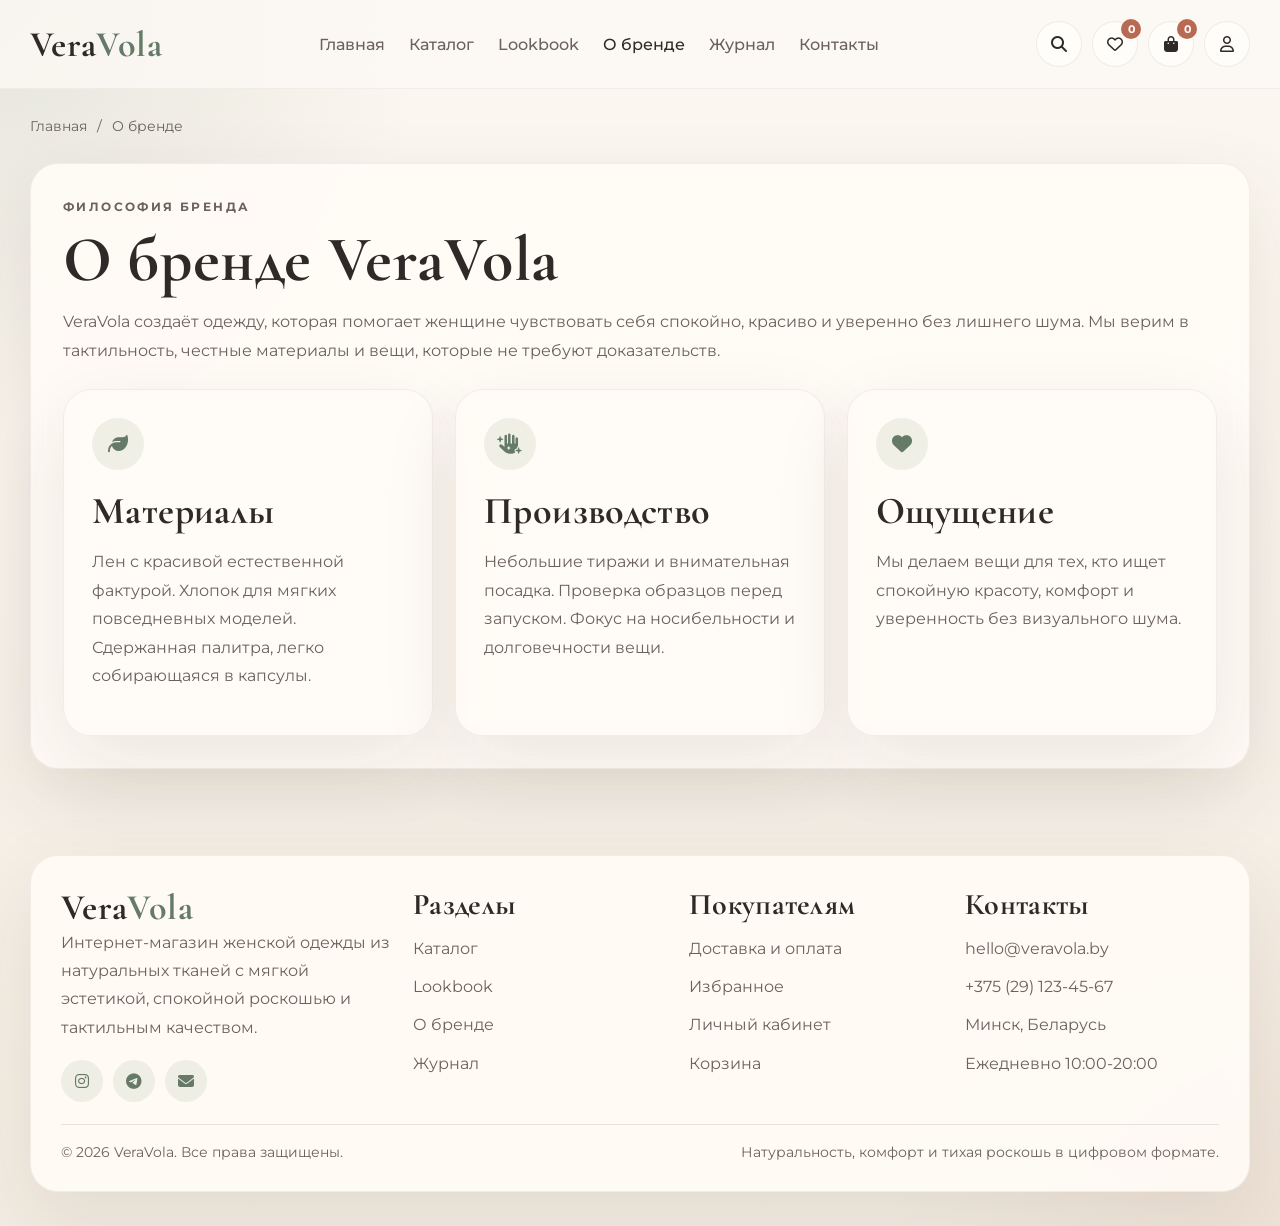
==== about.html @ 7c2c8931 "1 patch" ====
<!DOCTYPE html>
<html lang="ru">
<head>
    <meta charset="UTF-8">
    <meta name="viewport" content="width=device-width, initial-scale=1.0">
    <title>О бренде - VeraVola</title>
    <meta name="description" content="Философия VeraVola, материалы, подход к производству и спокойный взгляд на современный женский гардероб.">
    <link rel="preconnect" href="https://fonts.googleapis.com">
    <link rel="preconnect" href="https://fonts.gstatic.com" crossorigin>
    <link href="https://fonts.googleapis.com/css2?family=Cormorant+Garamond:wght@500;600;700&family=Montserrat:wght@400;500;600;700&display=swap" rel="stylesheet">
    <link rel="stylesheet" href="https://cdnjs.cloudflare.com/ajax/libs/font-awesome/6.4.0/css/all.min.css">
    <link rel="stylesheet" href="style.css">
</head>
<body data-page="about">
    <div id="siteHeader"></div>
    <main class="page-section">
        <div class="container">
            <nav class="breadcrumbs" aria-label="Хлебные крошки">
                <a href="index.html">Главная</a>
                <span>/</span>
                <span>О бренде</span>
            </nav>
            <div id="aboutPageContent"></div>
        </div>
    </main>
    <div id="siteFooter"></div>
    <div class="notification" id="notification" aria-live="polite" aria-atomic="true"></div>
    <script src="data.js"></script>
    <script src="site.js"></script>
</body>
</html>
---- style.css ----
:root {
    --bg: #f3ece2;
    --bg-soft: #faf5ee;
    --surface: rgba(255, 251, 246, 0.92);
    --surface-strong: #fffdf9;
    --surface-dark: #262220;
    --text: #2f2a27;
    --muted: #6b625d;
    --line: rgba(95, 80, 68, 0.15);
    --primary: #7f9581;
    --primary-dark: #657a67;
    --secondary: #a59578;
    --accent: #b96a52;
    --accent-soft: rgba(185, 106, 82, 0.12);
    --focus: rgba(127, 149, 129, 0.22);
    --shadow: 0 28px 80px rgba(57, 40, 25, 0.09);
    --shadow-soft: 0 18px 36px rgba(57, 40, 25, 0.07);
    --radius: 28px;
    --radius-md: 22px;
    --radius-sm: 16px;
    --container: 1220px;
}

* {
    box-sizing: border-box;
}

html {
    scroll-behavior: smooth;
}

body {
    margin: 0;
    font-family: "Montserrat", sans-serif;
    color: var(--text);
    background:
        radial-gradient(circle at top left, rgba(127, 149, 129, 0.18), transparent 24%),
        radial-gradient(circle at bottom right, rgba(185, 106, 82, 0.08), transparent 22%),
        linear-gradient(180deg, #fcf7f1 0%, var(--bg) 100%);
}

img,
video {
    display: block;
    max-width: 100%;
}

a {
    color: inherit;
    text-decoration: none;
}

button,
input,
select,
textarea {
    font: inherit;
}

button {
    cursor: pointer;
}

textarea {
    resize: vertical;
}

.container {
    width: min(var(--container), calc(100% - 32px));
    margin: 0 auto;
}

.page-section {
    padding: 28px 0 86px;
}

.eyebrow {
    margin: 0 0 14px;
    color: var(--accent);
    font-size: 12px;
    font-weight: 700;
    letter-spacing: 0.2em;
    text-transform: uppercase;
}

h1,
h2,
h3,
h4,
.brand-mark {
    margin-top: 0;
    font-family: "Cormorant Garamond", serif;
    letter-spacing: 0.01em;
}

p {
    margin-top: 0;
}

.btn {
    display: inline-flex;
    align-items: center;
    justify-content: center;
    gap: 10px;
    min-height: 50px;
    padding: 0 24px;
    border-radius: 999px;
    border: 1px solid transparent;
    transition: transform 0.24s ease, background-color 0.24s ease, border-color 0.24s ease, color 0.24s ease, box-shadow 0.24s ease;
}

.btn:hover,
.btn:focus-visible {
    transform: translateY(-2px);
    box-shadow: 0 14px 24px rgba(48, 42, 40, 0.08);
}

.btn-primary {
    background: var(--primary);
    color: #fff;
}

.btn-primary:hover,
.btn-primary:focus-visible {
    background: var(--primary-dark);
}

.btn-secondary {
    background: transparent;
    color: var(--text);
    border-color: rgba(48, 42, 40, 0.14);
}

.btn-secondary:hover,
.btn-secondary:focus-visible {
    border-color: var(--primary);
    color: var(--primary-dark);
}

.text-btn {
    padding: 0;
    border: 0;
    background: transparent;
    color: var(--accent);
    font-weight: 600;
}

.text-btn:hover,
.text-btn:focus-visible,
.section-link:hover,
.section-link:focus-visible {
    color: #9f543d;
}

.site-header {
    position: sticky;
    top: 0;
    z-index: 50;
    backdrop-filter: blur(18px);
    background: rgba(252, 248, 243, 0.84);
    border-bottom: 1px solid rgba(112, 104, 100, 0.08);
}

.header-row {
    display: flex;
    align-items: center;
    justify-content: space-between;
    min-height: 88px;
    gap: 20px;
}

.brand-mark {
    font-size: 36px;
    font-weight: 700;
}

.brand-mark span {
    color: var(--primary-dark);
}

.nav-links {
    display: flex;
    align-items: center;
    gap: 24px;
}

.nav-links a {
    color: var(--muted);
    font-weight: 500;
    transition: color 0.2s ease;
}

.nav-links a.is-active,
.nav-links a:hover,
.nav-links a:focus-visible {
    color: var(--text);
}

.header-tools {
    display: flex;
    align-items: center;
    gap: 10px;
}

.icon-link,
.icon-button,
.menu-toggle {
    position: relative;
    display: inline-flex;
    align-items: center;
    justify-content: center;
    width: 46px;
    height: 46px;
    border-radius: 50%;
    border: 1px solid rgba(112, 104, 100, 0.12);
    background: rgba(255, 253, 250, 0.94);
    color: var(--text);
    transition: transform 0.2s ease, color 0.2s ease, border-color 0.2s ease;
}

.icon-link:hover,
.icon-button:hover,
.menu-toggle:hover,
.icon-link:focus-visible,
.icon-button:focus-visible,
.menu-toggle:focus-visible {
    transform: translateY(-1px);
    color: var(--primary-dark);
    border-color: rgba(142, 164, 131, 0.4);
}

.menu-toggle {
    display: none;
}

.counter {
    position: absolute;
    top: -3px;
    right: -4px;
    min-width: 20px;
    height: 20px;
    padding: 0 6px;
    border-radius: 999px;
    display: inline-flex;
    align-items: center;
    justify-content: center;
    background: var(--accent);
    color: #fff;
    font-size: 11px;
    font-weight: 700;
}

.mobile-panel {
    display: none;
    padding: 0 0 18px;
}

.mobile-panel.open {
    display: block;
}

.mobile-panel nav {
    display: grid;
    gap: 10px;
    padding: 18px;
    border-radius: var(--radius-sm);
    background: var(--surface-strong);
    box-shadow: var(--shadow-soft);
}

.breadcrumbs {
    display: flex;
    flex-wrap: wrap;
    gap: 10px;
    margin-bottom: 28px;
    color: var(--muted);
    font-size: 14px;
}

.breadcrumbs a:hover,
.breadcrumbs a:focus-visible {
    color: var(--text);
}

.section-head {
    display: flex;
    align-items: end;
    justify-content: space-between;
    gap: 20px;
    margin-bottom: 30px;
}

.section-head.compact {
    margin-bottom: 20px;
}

.section-head h1,
.section-head h2 {
    margin-bottom: 0;
    font-size: clamp(40px, 5vw, 60px);
    line-height: 0.92;
}

.section-copy {
    max-width: 660px;
    margin-top: 14px;
    color: var(--muted);
    line-height: 1.72;
    font-size: 15px;
}

.section-link {
    color: var(--accent);
    font-weight: 600;
}

.count-badge,
.product-chip,
.chip {
    display: inline-flex;
    align-items: center;
    min-height: 38px;
    padding: 0 14px;
    border-radius: 999px;
    background: rgba(142, 164, 131, 0.14);
    color: var(--primary-dark);
    font-size: 13px;
    font-weight: 700;
}

.hero {
    padding: 34px 0 68px;
}

.hero-grid {
    display: grid;
    grid-template-columns: 1.1fr 0.9fr;
    gap: 28px;
    align-items: center;
}

.hero-copy h1 {
    margin-bottom: 22px;
    font-size: clamp(52px, 7vw, 86px);
    line-height: 0.9;
}

.hero-copy p {
    max-width: 590px;
    color: var(--muted);
    line-height: 1.76;
    font-size: 16px;
}

.hero-actions {
    display: flex;
    flex-wrap: wrap;
    gap: 14px;
    margin: 30px 0 24px;
}

.hero-points {
    display: grid;
    gap: 12px;
    padding: 0;
    margin: 0;
    list-style: none;
    color: var(--muted);
}

.hero-points li::before {
    content: "•";
    margin-right: 10px;
    color: var(--accent);
}

.hero-visual {
    display: grid;
    gap: 18px;
}

.hero-card,
.hero-video-shell,
.benefit-card,
.story-card,
.filters-card,
.product-card,
.cart-card,
.summary-card,
.empty-state,
.product-detail,
.showcase-card,
.footer-shell,
.lookbook-card,
.content-card,
.journal-card,
.account-shell,
.contact-card,
.size-guide-card,
.review-card,
.gallery-info {
    background: var(--surface);
    border: 1px solid rgba(112, 104, 100, 0.09);
    box-shadow: var(--shadow);
    backdrop-filter: blur(10px);
}

.hero-card,
.hero-video-shell,
.benefit-card,
.story-card,
.filters-card,
.summary-card,
.empty-state,
.product-detail,
.showcase-card,
.footer-shell,
.lookbook-card,
.content-card,
.journal-card,
.account-shell,
.contact-card,
.size-guide-card,
.review-card,
.gallery-info {
    border-radius: var(--radius);
}

.hero-card-main {
    position: relative;
    overflow: hidden;
}

.hero-card-main img,
.hero-card-main video {
    width: 100%;
    aspect-ratio: 4 / 5;
    object-fit: cover;
}

.hero-slides {
    position: relative;
    width: 100%;
    aspect-ratio: 4 / 5;
}

.hero-slide {
    position: absolute;
    inset: 0;
    opacity: 0;
    transform: scale(1.03);
    transition: opacity 0.8s ease, transform 1.2s ease;
}

.hero-slide.is-active {
    opacity: 1;
    transform: scale(1);
}

.hero-slide img {
    width: 100%;
    height: 100%;
    object-fit: cover;
}

.hero-card-main::after {
    content: "";
    position: absolute;
    inset: 0;
    background: linear-gradient(180deg, transparent 35%, rgba(36, 30, 26, 0.16) 100%);
    pointer-events: none;
}

.hero-card-accent {
    padding: 24px 26px;
    display: grid;
    gap: 8px;
}

.hero-card-accent span {
    color: var(--accent);
    font-size: 12px;
    font-weight: 700;
    letter-spacing: 0.18em;
    text-transform: uppercase;
}

.hero-card-accent strong {
    font-size: 26px;
    line-height: 1.28;
}

.mood-caption {
    position: absolute;
    left: 24px;
    bottom: 24px;
    right: 24px;
    z-index: 2;
    color: #fff;
}

.mood-caption h2 {
    margin-bottom: 8px;
    font-size: 40px;
}

.mood-caption p {
    margin: 0;
    max-width: 320px;
    line-height: 1.7;
}

.hero-dots {
    position: absolute;
    right: 24px;
    bottom: 24px;
    z-index: 2;
    display: flex;
    gap: 10px;
}

.hero-dots button {
    width: 12px;
    height: 12px;
    padding: 0;
    border: 0;
    border-radius: 50%;
    background: rgba(255, 255, 255, 0.45);
    transition: transform 0.2s ease, background-color 0.2s ease;
}

.hero-dots button.is-active {
    transform: scale(1.18);
    background: rgba(255, 255, 255, 0.95);
}

.benefits-grid,
.products-grid,
.showcase-grid,
.footer-grid,
.lookbook-grid,
.journal-grid,
.contact-grid,
.info-grid,
.reviews-grid,
.account-grid {
    display: grid;
    gap: 22px;
}

.benefits-grid {
    grid-template-columns: repeat(3, minmax(0, 1fr));
}

.benefit-card {
    padding: 28px;
}

.benefit-card i {
    width: 52px;
    height: 52px;
    margin-bottom: 18px;
    border-radius: 50%;
    display: inline-flex;
    align-items: center;
    justify-content: center;
    background: rgba(142, 164, 131, 0.14);
    color: var(--primary-dark);
    font-size: 20px;
}

.benefit-card h2 {
    margin-bottom: 12px;
    font-size: 32px;
}

.benefit-card p,
.story-card p,
.showcase-copy p,
.footer-column p,
.footer-column li,
.meta-list div,
.catalog-toolbar,
.summary-row,
.empty-state p,
.product-description,
.product-feature-list li,
.review-card p,
.content-card p,
.contact-card p,
.journal-card p,
.lookbook-card p,
.account-meta p,
.account-order-card p {
    color: var(--muted);
    line-height: 1.78;
}

.products-grid {
    grid-template-columns: repeat(4, minmax(0, 1fr));
}

.products-grid.catalog-grid-compact {
    grid-template-columns: repeat(2, minmax(0, 1fr));
}

.product-card {
    position: relative;
    overflow: hidden;
    border-radius: 24px;
    transition: transform 0.24s ease, box-shadow 0.24s ease;
}

.product-card:hover {
    transform: translateY(-6px);
    box-shadow: 0 24px 44px rgba(57, 40, 25, 0.1);
}

.product-card > a {
    display: block;
}

.product-thumb {
    position: relative;
    overflow: hidden;
    background: #f0e8de;
}

.product-thumb img {
    width: 100%;
    aspect-ratio: 4 / 5;
    object-fit: cover;
    transition: transform 0.45s ease;
}

.product-card:hover .product-thumb img {
    transform: scale(1.05);
}

.product-hover-copy {
    position: absolute;
    inset: auto 14px 14px 14px;
    padding: 14px 16px;
    border-radius: 18px;
    background: linear-gradient(180deg, rgba(41, 34, 29, 0.08), rgba(41, 34, 29, 0.72));
    color: #fff;
    opacity: 0;
    transform: translateY(10px);
    transition: opacity 0.24s ease, transform 0.24s ease;
}

.product-card:hover .product-hover-copy {
    opacity: 1;
    transform: translateY(0);
}

.product-hover-copy span {
    display: inline-block;
    margin-bottom: 8px;
    font-size: 12px;
    font-weight: 700;
    letter-spacing: 0.08em;
    text-transform: uppercase;
}

.product-hover-copy p {
    margin-bottom: 0;
    color: rgba(255, 255, 255, 0.92);
    line-height: 1.5;
}

.product-badge {
    position: absolute;
    top: 16px;
    left: 16px;
    z-index: 2;
    display: inline-flex;
    align-items: center;
    min-height: 32px;
    padding: 0 12px;
    border-radius: 999px;
    background: rgba(48, 42, 40, 0.82);
    color: #fff;
    font-size: 12px;
    font-weight: 700;
    letter-spacing: 0.04em;
    text-transform: uppercase;
}

.product-badge.sale {
    background: var(--accent);
}

.product-actions {
    position: absolute;
    right: 16px;
    bottom: 16px;
    display: flex;
    flex-direction: column;
    gap: 10px;
}

.product-actions button,
.product-actions a {
    width: 44px;
    height: 44px;
    border: 0;
    border-radius: 50%;
    display: inline-flex;
    align-items: center;
    justify-content: center;
    background: rgba(255, 253, 250, 0.97);
    color: var(--text);
    box-shadow: 0 10px 22px rgba(0, 0, 0, 0.09);
    transition: transform 0.2s ease, color 0.2s ease, background-color 0.2s ease;
}

.product-actions button:hover,
.product-actions a:hover,
.product-actions button:focus-visible,
.product-actions a:focus-visible {
    transform: scale(1.06);
    color: var(--primary-dark);
}

.product-actions button.is-active {
    color: var(--accent);
    animation: heartbeat 0.45s ease;
}

.product-info {
    padding: 18px 18px 20px;
    padding-right: 86px;
}

.product-meta-top {
    display: flex;
    align-items: center;
    justify-content: space-between;
    gap: 10px;
    margin-bottom: 10px;
    font-size: 13px;
    color: var(--muted);
    flex-wrap: wrap;
}

.product-title {
    margin-bottom: 10px;
    font-size: 22px;
    line-height: 1.05;
}

.product-title a:hover,
.product-title a:focus-visible {
    color: var(--primary-dark);
}

.product-price {
    font-size: 18px;
    font-weight: 700;
    color: var(--primary-dark);
}

.product-card-bottom {
    display: flex;
    align-items: end;
    justify-content: space-between;
    gap: 14px;
    min-height: 72px;
}

.product-fit-note {
    margin: 6px 0 0;
    font-size: 12px;
    color: var(--muted);
}

.product-size-preview {
    display: flex;
    flex-wrap: wrap;
    justify-content: end;
    gap: 6px;
    max-width: 100%;
}

.product-size-preview span {
    min-width: 32px;
    min-height: 32px;
    padding: 0 8px;
    border-radius: 999px;
    display: inline-flex;
    align-items: center;
    justify-content: center;
    border: 1px solid rgba(112, 104, 100, 0.16);
    background: rgba(255, 255, 255, 0.78);
    font-size: 12px;
    color: var(--muted);
}

.catalog-layout {
    display: grid;
    grid-template-columns: 300px minmax(0, 1fr);
    gap: 24px;
}

.filters-card {
    position: sticky;
    top: 102px;
    align-self: start;
    padding: 24px;
}

.filters-top,
.catalog-toolbar,
.summary-row,
.cart-item-top,
.footer-bottom {
    display: flex;
    align-items: center;
    justify-content: space-between;
    gap: 16px;
}

.filter-group + .filter-group {
    margin-top: 22px;
    padding-top: 22px;
    border-top: 1px solid var(--line);
}

.filter-group h3 {
    margin-bottom: 14px;
    font-size: 28px;
}

.filter-group label {
    display: flex;
    align-items: center;
    gap: 10px;
    margin-bottom: 12px;
    color: var(--muted);
    line-height: 1.45;
}

.filter-group input[type="checkbox"] {
    accent-color: var(--primary-dark);
}

.price-range {
    display: grid;
    grid-template-columns: repeat(2, minmax(0, 1fr));
    gap: 12px;
}

.price-range input,
.newsletter-form input,
.sort-label select,
.product-actions-row select,
.contact-form input,
.contact-form textarea {
    width: 100%;
    min-height: 50px;
    padding: 0 16px;
    border-radius: 15px;
    border: 1px solid rgba(112, 104, 100, 0.14);
    background: #fff;
    color: var(--text);
}

.contact-form textarea {
    min-height: 132px;
    padding-top: 14px;
}

.catalog-toolbar {
    margin-bottom: 22px;
}

.toolbar-topline {
    display: flex;
    align-items: center;
    justify-content: space-between;
    gap: 14px;
    width: 100%;
}

.quick-filters {
    display: flex;
    flex-wrap: wrap;
    gap: 10px;
}

.quick-filter-chip,
.catalog-view-toggle button,
.size-chip {
    min-height: 42px;
    padding: 0 16px;
    border-radius: 999px;
    border: 1px solid rgba(112, 104, 100, 0.14);
    background: rgba(255, 255, 255, 0.78);
    color: var(--muted);
    transition: border-color 0.2s ease, color 0.2s ease, background-color 0.2s ease, transform 0.2s ease;
}

.quick-filter-chip:hover,
.quick-filter-chip.is-active,
.catalog-view-toggle button:hover,
.catalog-view-toggle button.is-active,
.size-chip:hover,
.size-chip.is-active {
    color: var(--text);
    border-color: rgba(142, 164, 131, 0.5);
    background: rgba(142, 164, 131, 0.12);
    transform: translateY(-1px);
}

.catalog-view-toggle {
    display: inline-flex;
    gap: 8px;
}

.catalog-view-toggle button {
    width: 42px;
    padding: 0;
    justify-content: center;
}

.toolbar-copy {
    margin: 0;
}

.sort-label {
    display: flex;
    align-items: center;
    gap: 12px;
    color: var(--muted);
}

.toolbar-search {
    width: min(340px, 100%);
}

.toolbar-search input {
    width: 100%;
    min-height: 50px;
    padding: 0 16px;
    border-radius: 15px;
    border: 1px solid rgba(95, 80, 68, 0.14);
    background: rgba(255, 255, 255, 0.8);
}

.empty-state {
    padding: 44px 28px;
    text-align: center;
}

.empty-state i {
    margin-bottom: 14px;
    font-size: 42px;
    color: var(--primary-dark);
}

.is-hidden {
    display: none;
}

.product-detail {
    display: grid;
    grid-template-columns: minmax(0, 0.96fr) minmax(0, 1.04fr);
    gap: 28px;
    padding: 24px;
}

.product-gallery-shell {
    display: grid;
    gap: 14px;
}

.product-main-visual {
    position: relative;
    overflow: hidden;
    border-radius: 24px;
    background: #f0e8de;
}

.product-main-visual img,
.product-main-visual video {
    width: 100%;
    aspect-ratio: 4 / 5;
    object-fit: cover;
}

.product-main-visual.zoomable img {
    transition: transform 0.35s ease;
}

.product-main-visual.zoomable:hover img {
    transform: scale(1.16);
}

.gallery-toolbar {
    position: absolute;
    left: 18px;
    top: 18px;
    display: flex;
    gap: 10px;
    z-index: 2;
}

.gallery-toolbar button {
    min-height: 36px;
    padding: 0 14px;
    border-radius: 999px;
    border: 1px solid rgba(255, 255, 255, 0.45);
    background: rgba(255, 255, 255, 0.16);
    color: #fff;
    backdrop-filter: blur(12px);
}

.gallery-toolbar button.is-active {
    background: rgba(255, 255, 255, 0.92);
    color: var(--text);
}

.gallery-zoom-btn {
    position: absolute;
    right: 18px;
    bottom: 18px;
    z-index: 2;
    min-height: 38px;
    padding: 0 14px;
    border: 1px solid rgba(255, 255, 255, 0.4);
    border-radius: 999px;
    background: rgba(255, 255, 255, 0.14);
    color: #fff;
    backdrop-filter: blur(10px);
}

.gallery-thumbs {
    display: grid;
    grid-template-columns: repeat(4, minmax(0, 1fr));
    gap: 10px;
}

.gallery-thumbs button {
    padding: 0;
    border: 1px solid transparent;
    border-radius: 18px;
    overflow: hidden;
    background: transparent;
}

.gallery-thumbs button.is-active {
    border-color: rgba(142, 164, 131, 0.6);
}

.gallery-thumbs img {
    width: 100%;
    aspect-ratio: 1 / 1.15;
    object-fit: cover;
}

.gallery-info {
    padding: 18px;
}

.gallery-info p {
    margin-bottom: 0;
    color: var(--muted);
}

.product-price-row {
    display: flex;
    align-items: center;
    gap: 14px;
    margin-bottom: 18px;
}

.product-price-row .product-price {
    font-size: 32px;
}

.product-description {
    margin-bottom: 20px;
}

.product-highlights {
    display: grid;
    grid-template-columns: repeat(3, minmax(0, 1fr));
    gap: 12px;
    margin-bottom: 22px;
}

.product-highlights article,
.product-look-card {
    border: 1px solid var(--line);
    background: rgba(255, 255, 255, 0.72);
    border-radius: 22px;
}

.product-highlights article {
    padding: 16px;
}

.product-highlights span {
    display: block;
    margin-bottom: 8px;
    font-size: 12px;
    text-transform: uppercase;
    letter-spacing: 0.08em;
    color: var(--muted);
}

.product-highlights strong {
    display: block;
    margin-bottom: 8px;
    font-size: 18px;
}

.product-feature-list {
    display: grid;
    gap: 10px;
    padding-left: 18px;
    margin: 0 0 24px;
}

.product-actions-row {
    display: grid;
    grid-template-columns: minmax(160px, 210px) minmax(0, 1fr) minmax(0, 1fr);
    gap: 12px;
    margin-bottom: 18px;
}

.size-picker-block {
    margin-bottom: 18px;
    padding: 18px;
    border-radius: 20px;
    background: rgba(255, 255, 255, 0.7);
    border: 1px solid var(--line);
}

.size-picker-head {
    display: flex;
    align-items: center;
    justify-content: space-between;
    gap: 12px;
    margin-bottom: 14px;
}

.size-chip-row {
    display: flex;
    flex-wrap: wrap;
    gap: 10px;
}

.size-note {
    margin: 14px 0 0;
    color: var(--muted);
}

.meta-list {
    display: grid;
    gap: 10px;
    padding-top: 18px;
    border-top: 1px solid var(--line);
}

.meta-list strong {
    color: var(--text);
}

.size-guide-card,
.reviews-block {
    margin-top: 22px;
}

.product-look-card {
    display: grid;
    grid-template-columns: 0.98fr 1.02fr;
    gap: 0;
    margin-top: 22px;
    overflow: hidden;
}

.product-look-media img {
    width: 100%;
    height: 100%;
    min-height: 320px;
    object-fit: cover;
}

.product-look-copy {
    padding: 26px;
}

.product-look-copy h3 {
    margin-bottom: 12px;
    font-size: 36px;
}

.size-guide-card {
    padding: 22px;
}

.size-guide-card h3,
.reviews-block h3 {
    margin-bottom: 14px;
    font-size: 32px;
}

.size-guide-table {
    width: 100%;
    border-collapse: collapse;
}

.size-guide-table th,
.size-guide-table td {
    padding: 12px;
    border-bottom: 1px solid var(--line);
    text-align: left;
}

.reviews-grid {
    grid-template-columns: repeat(2, minmax(0, 1fr));
}

.review-card {
    padding: 20px;
}

.review-card strong {
    display: block;
    margin-bottom: 6px;
}

.review-rating {
    margin-bottom: 10px;
    color: var(--accent);
}

.related-section {
    margin-top: 34px;
}

.cart-layout {
    display: grid;
    grid-template-columns: minmax(0, 1fr) 350px;
    gap: 24px;
}

.cart-list {
    display: grid;
    gap: 16px;
}

.cart-card {
    display: grid;
    grid-template-columns: 132px minmax(0, 1fr);
    gap: 18px;
    padding: 18px;
    border-radius: 24px;
}

.cart-card img {
    width: 100%;
    aspect-ratio: 4 / 5;
    object-fit: cover;
    border-radius: 18px;
}

.cart-item-title {
    margin-bottom: 10px;
    font-size: 28px;
}

.cart-item-meta {
    margin-bottom: 14px;
    color: var(--muted);
}

.quantity-control {
    display: inline-flex;
    align-items: center;
    gap: 10px;
    border: 1px solid rgba(112, 104, 100, 0.14);
    border-radius: 999px;
    padding: 4px;
}

.quantity-control button {
    width: 36px;
    height: 36px;
    border: 0;
    border-radius: 50%;
    background: rgba(142, 164, 131, 0.14);
    color: var(--primary-dark);
}

.quantity-control span {
    min-width: 26px;
    text-align: center;
    font-weight: 700;
}

.summary-card {
    position: sticky;
    top: 102px;
    align-self: start;
    padding: 24px;
}

.summary-card h2 {
    margin-bottom: 18px;
    font-size: 36px;
}

.summary-row {
    padding: 10px 0;
}

.summary-total {
    margin-top: 10px;
    padding-top: 16px;
    border-top: 1px solid var(--line);
    font-size: 20px;
    font-weight: 700;
}

.summary-card .btn,
.empty-state .btn {
    width: 100%;
    margin-top: 16px;
}

.showcase-grid {
    grid-template-columns: 1.18fr 0.82fr;
}

.showcase-card {
    overflow: hidden;
}

.showcase-card img {
    width: 100%;
    height: 100%;
    min-height: 320px;
    object-fit: cover;
}

.showcase-card-wide {
    display: grid;
    grid-template-columns: 1fr 1fr;
}

.showcase-copy {
    padding: 30px;
}

.showcase-copy h2 {
    margin-bottom: 14px;
    font-size: 44px;
}

.story-card {
    display: grid;
    grid-template-columns: 0.92fr 1.08fr;
    gap: 28px;
    padding: 30px;
}

.story-card h2 {
    margin-bottom: 0;
    font-size: 46px;
    line-height: 0.98;
}

.newsletter {
    padding: 24px 0 82px;
}

.editorial-band {
    padding-top: 8px;
}

.editorial-grid {
    display: grid;
    grid-template-columns: 1.05fr 0.95fr 0.8fr;
    gap: 18px;
}

.editorial-card {
    min-height: 100%;
    padding: 28px;
    border-radius: var(--radius);
    border: 1px solid var(--line);
    background: rgba(255, 255, 255, 0.72);
}

.editorial-card-quote h2 {
    margin-bottom: 16px;
    font-size: clamp(36px, 4vw, 52px);
    line-height: 0.94;
}

.editorial-card-image {
    overflow: hidden;
    padding: 0;
}

.editorial-card-image img {
    width: 100%;
    height: 100%;
    min-height: 360px;
    object-fit: cover;
}

.editorial-card-notes {
    display: grid;
    align-content: start;
    gap: 10px;
}

.editorial-card-notes span {
    color: var(--accent);
    font-size: 12px;
    letter-spacing: 0.08em;
    text-transform: uppercase;
}

.editorial-card-notes strong {
    font-size: 24px;
    font-family: "Cormorant Garamond", serif;
}

.newsletter-inner {
    display: grid;
    grid-template-columns: 1fr auto;
    gap: 18px;
    align-items: center;
    padding: 34px;
    border-radius: var(--radius);
    background: linear-gradient(135deg, rgba(142, 164, 131, 0.14), rgba(191, 107, 79, 0.1));
    border: 1px solid rgba(191, 107, 79, 0.12);
}

.newsletter-inner h2 {
    margin-bottom: 0;
    font-size: 44px;
    max-width: 700px;
}

.newsletter-form {
    display: flex;
    gap: 12px;
    width: min(430px, 100%);
}

.site-footer {
    padding: 0 0 34px;
}

.footer-shell {
    padding: 30px;
}

.footer-grid {
    grid-template-columns: 1.3fr 1fr 1fr 1fr;
    margin-bottom: 22px;
}

.footer-column h3 {
    margin-bottom: 12px;
    font-size: 30px;
}

.footer-column ul {
    margin: 0;
    padding: 0;
    list-style: none;
    display: grid;
    gap: 10px;
}

.footer-column a:hover,
.footer-column a:focus-visible {
    color: var(--primary-dark);
}

.footer-socials {
    display: flex;
    gap: 10px;
    margin-top: 18px;
}

.footer-socials a {
    width: 42px;
    height: 42px;
    border-radius: 50%;
    display: inline-flex;
    align-items: center;
    justify-content: center;
    background: rgba(142, 164, 131, 0.14);
    color: var(--primary-dark);
}

.footer-bottom {
    padding-top: 18px;
    border-top: 1px solid var(--line);
    color: var(--muted);
    font-size: 14px;
}

.lookbook-grid {
    grid-template-columns: 1fr;
}

.lookbook-card {
    display: grid;
    grid-template-columns: 1.05fr 0.95fr;
    overflow: hidden;
}

.lookbook-card img {
    width: 100%;
    height: 100%;
    min-height: 420px;
    object-fit: cover;
}

.lookbook-copy {
    padding: 30px;
}

.lookbook-copy h2 {
    margin-bottom: 10px;
    font-size: 44px;
}

.lookbook-products {
    display: flex;
    flex-wrap: wrap;
    gap: 10px;
    margin-top: 18px;
}

.content-card {
    padding: 32px;
}

.content-card h1 {
    margin-bottom: 18px;
    font-size: clamp(44px, 5vw, 68px);
    line-height: 0.92;
}

.content-card h2 {
    margin-bottom: 14px;
    font-size: 38px;
}

.info-grid {
    grid-template-columns: repeat(3, minmax(0, 1fr));
    margin-top: 24px;
}

.journal-grid {
    grid-template-columns: repeat(3, minmax(0, 1fr));
}

.journal-card {
    overflow: hidden;
}

.journal-card img {
    width: 100%;
    aspect-ratio: 4 / 3;
    object-fit: cover;
}

.journal-copy {
    padding: 22px;
}

.journal-copy h2 {
    margin-bottom: 12px;
    font-size: 34px;
}

.journal-meta {
    display: flex;
    gap: 12px;
    margin-bottom: 14px;
    color: var(--accent);
    font-size: 13px;
    font-weight: 700;
    letter-spacing: 0.06em;
    text-transform: uppercase;
}

.account-shell {
    padding: 28px;
}

.account-layout {
    display: grid;
    grid-template-columns: 300px minmax(0, 1fr);
    gap: 22px;
}

.account-sidebar {
    display: grid;
    gap: 16px;
    align-self: start;
    min-width: 0;
}

.account-profile-card,
.account-panel,
.account-order-card,
.contact-card {
    padding: 24px;
    border-radius: var(--radius-md);
    background: rgba(255, 255, 255, 0.68);
    border: 1px solid var(--line);
}

.account-profile-card {
    display: grid;
    grid-template-columns: 58px minmax(0, 1fr);
    align-items: center;
    gap: 16px;
    min-width: 0;
}

.account-avatar {
    width: 58px;
    height: 58px;
    border-radius: 50%;
    display: inline-flex;
    align-items: center;
    justify-content: center;
    background: linear-gradient(135deg, rgba(127, 149, 129, 0.18), rgba(185, 106, 82, 0.18));
    color: var(--text);
    font-size: 24px;
    font-weight: 700;
}

.account-profile-copy {
    min-width: 0;
}

.account-profile-copy h2 {
    margin-bottom: 6px;
    font-size: 24px;
    line-height: 1;
    overflow-wrap: anywhere;
}

.account-profile-copy p {
    margin-bottom: 4px;
    color: var(--muted);
    word-break: normal;
    overflow-wrap: normal;
}

.account-email {
    word-break: keep-all;
    overflow-wrap: break-word;
}

.account-nav {
    display: grid;
    gap: 8px;
}

.account-nav a {
    padding: 14px 16px;
    border-radius: 16px;
    color: var(--muted);
    background: rgba(255, 255, 255, 0.54);
    border: 1px solid transparent;
    transition: border-color 0.2s ease, color 0.2s ease, background-color 0.2s ease;
}

.account-nav a.is-active,
.account-nav a:hover,
.account-nav a:focus-visible {
    color: var(--text);
    border-color: var(--line);
    background: rgba(255, 255, 255, 0.86);
}

.account-main {
    display: grid;
    gap: 16px;
    min-width: 0;
}

.account-panel-head,
.account-order-top {
    display: flex;
    align-items: center;
    justify-content: space-between;
    gap: 12px;
}

.account-order-top {
    align-items: start;
    flex-wrap: wrap;
}

.account-panel h2 {
    margin-bottom: 16px;
    font-size: 34px;
}

.account-stat-grid {
    display: grid;
    grid-template-columns: repeat(3, minmax(0, 1fr));
    gap: 14px;
}

.account-stat-card {
    padding: 18px;
    border-radius: 18px;
    background: rgba(255, 255, 255, 0.76);
    border: 1px solid var(--line);
}

.account-stat-card span {
    display: block;
    margin-bottom: 8px;
    color: var(--muted);
    font-size: 13px;
    text-transform: uppercase;
    letter-spacing: 0.08em;
}

.account-stat-card strong {
    display: block;
    margin-bottom: 6px;
    font-size: 34px;
    font-family: "Cormorant Garamond", serif;
}

.account-stat-card p {
    margin-bottom: 0;
}

.account-order-list {
    display: grid;
    gap: 16px;
    width: 100%;
}

.account-order-card h3 {
    margin-bottom: 0;
    font-size: 22px;
    line-height: 1.02;
    word-break: break-word;
}

.account-order-card {
    padding: 20px 22px;
}

.account-order-toggle {
    width: 100%;
    padding: 0;
    border: 0;
    background: transparent;
    text-align: left;
}

.account-order-mainline {
    display: flex;
    align-items: baseline;
    gap: 16px;
    flex-wrap: wrap;
}

.account-order-mainline p {
    margin: 0;
    color: var(--muted);
    white-space: nowrap;
}

.account-order-toggle-side {
    display: flex;
    align-items: center;
    gap: 12px;
}

.account-order-toggle-side i {
    color: var(--muted);
    font-size: 14px;
}

.account-order-details {
    margin-top: 14px;
    padding-top: 14px;
    border-top: 1px solid var(--line);
    max-width: none;
}

.account-order-details p:last-child {
    margin-bottom: 0;
}

.account-actions {
    display: flex;
    flex-wrap: wrap;
    gap: 12px;
}

.chip {
    flex-shrink: 0;
}

.contact-grid {
    grid-template-columns: 0.92fr 1.08fr;
}

.contact-map {
    width: 100%;
    min-height: 420px;
    border-radius: 22px;
    object-fit: cover;
}

.contact-form {
    display: grid;
    gap: 12px;
}

.content-card h1,
.contact-card h1,
.contact-card h2 {
    text-wrap: balance;
}

.checkout-layout {
    display: grid;
    grid-template-columns: 1.08fr 0.92fr;
    gap: 24px;
}

.checkout-steps {
    display: grid;
    grid-template-columns: repeat(3, minmax(0, 1fr));
    gap: 14px;
    margin-bottom: 22px;
}

.checkout-step {
    display: flex;
    align-items: center;
    gap: 14px;
    padding: 18px;
    border-radius: 22px;
    border: 1px solid var(--line);
    background: rgba(255, 255, 255, 0.62);
}

.checkout-step span {
    width: 42px;
    height: 42px;
    border-radius: 50%;
    display: inline-flex;
    align-items: center;
    justify-content: center;
    background: rgba(112, 104, 100, 0.08);
    color: var(--muted);
    font-weight: 700;
}

.checkout-step strong {
    display: block;
    margin-bottom: 4px;
}

.checkout-step p {
    margin-bottom: 0;
    color: var(--muted);
}

.checkout-step.is-active {
    background: rgba(142, 164, 131, 0.14);
}

.checkout-step.is-active span,
.checkout-step.is-complete span {
    background: var(--primary);
    color: #fff;
}

.checkout-form-card,
.checkout-summary-card {
    padding: 26px;
}

.checkout-intro {
    padding-bottom: 10px;
}

.checkout-intro h2 {
    margin-bottom: 12px;
    font-size: 42px;
}

.checkout-section + .checkout-section {
    margin-top: 24px;
    padding-top: 24px;
    border-top: 1px solid var(--line);
}

.checkout-form-grid {
    display: grid;
    grid-template-columns: repeat(2, minmax(0, 1fr));
    gap: 12px;
}

.checkout-form-grid .full {
    grid-column: 1 / -1;
}

.checkout-form-grid input,
.checkout-form-grid textarea,
.checkout-options label {
    width: 100%;
}

.checkout-form-grid input,
.checkout-form-grid textarea {
    min-height: 50px;
    padding: 0 16px;
    border-radius: 15px;
    border: 1px solid rgba(95, 80, 68, 0.14);
    background: rgba(255, 255, 255, 0.84);
}

.checkout-form-grid textarea {
    min-height: 110px;
    padding-top: 14px;
}

.checkout-options {
    display: grid;
    gap: 10px;
}

.checkout-options label {
    display: flex;
    align-items: center;
    gap: 10px;
    padding: 14px 16px;
    border-radius: 16px;
    border: 1px solid var(--line);
    background: rgba(255, 255, 255, 0.72);
    color: var(--muted);
}

.checkout-options strong,
.checkout-options small {
    display: block;
}

.checkout-options small {
    margin-top: 4px;
    color: var(--muted);
    line-height: 1.55;
}

.checkout-options input[type="radio"] {
    accent-color: var(--primary-dark);
}

.checkout-assurance {
    display: grid;
    grid-template-columns: repeat(3, minmax(0, 1fr));
    gap: 12px;
}

.checkout-assurance div {
    display: flex;
    align-items: center;
    gap: 10px;
    padding: 14px 16px;
    border-radius: 16px;
    background: rgba(142, 164, 131, 0.09);
    color: var(--primary-dark);
}

.checkout-assurance i {
    color: var(--accent);
}

.checkout-summary-top {
    display: flex;
    align-items: center;
    justify-content: space-between;
    gap: 12px;
    margin-bottom: 8px;
}

.checkout-summary-badge {
    min-height: 32px;
    padding: 0 12px;
    border-radius: 999px;
    display: inline-flex;
    align-items: center;
    background: rgba(142, 164, 131, 0.12);
    color: var(--primary-dark);
    font-size: 12px;
    font-weight: 700;
}

.checkout-summary-note {
    margin-top: 16px;
    color: var(--muted);
    line-height: 1.65;
}

.checkout-items {
    display: grid;
    gap: 14px;
}

.checkout-item {
    display: grid;
    grid-template-columns: 72px minmax(0, 1fr);
    gap: 12px;
    align-items: center;
}

.checkout-item img {
    width: 100%;
    aspect-ratio: 1 / 1.2;
    object-fit: cover;
    border-radius: 14px;
}

.search-overlay,
.lightbox-overlay {
    position: fixed;
    inset: 0;
    z-index: 90;
    display: none;
    align-items: center;
    justify-content: center;
    padding: 20px;
    background: rgba(24, 20, 18, 0.58);
    backdrop-filter: blur(10px);
}

.search-overlay.open,
.lightbox-overlay.open {
    display: flex;
}

.search-modal,
.lightbox-modal {
    width: min(920px, 100%);
    border-radius: 28px;
    background: var(--surface-strong);
    box-shadow: var(--shadow);
}

.search-modal {
    padding: 24px;
}

.search-head,
.lightbox-head {
    display: flex;
    align-items: center;
    justify-content: space-between;
    gap: 16px;
    margin-bottom: 18px;
}

.search-head h2,
.lightbox-head h2 {
    margin-bottom: 0;
    font-size: 40px;
}

.search-close,
.lightbox-close {
    width: 42px;
    height: 42px;
    border: 0;
    border-radius: 50%;
    background: rgba(95, 80, 68, 0.08);
    color: var(--text);
}

.search-input-wrap {
    display: grid;
    gap: 14px;
}

.search-input-wrap input {
    width: 100%;
    min-height: 56px;
    padding: 0 18px;
    border-radius: 18px;
    border: 1px solid var(--line);
}

.search-results {
    display: grid;
    gap: 12px;
    margin-top: 18px;
    max-height: 420px;
    overflow: auto;
}

.search-result {
    display: grid;
    grid-template-columns: 84px minmax(0, 1fr) auto;
    gap: 14px;
    align-items: center;
    padding: 12px;
    border-radius: 18px;
    background: rgba(95, 80, 68, 0.04);
}

.search-result img {
    width: 100%;
    aspect-ratio: 1 / 1.2;
    object-fit: cover;
    border-radius: 12px;
}

.lightbox-modal {
    overflow: hidden;
}

.lightbox-main {
    width: 100%;
    aspect-ratio: 16 / 10;
    object-fit: cover;
    background: #ece4db;
}

.lightbox-caption {
    padding: 18px 22px 24px;
    color: var(--muted);
}

.notification {
    position: fixed;
    right: 20px;
    bottom: 20px;
    z-index: 80;
    min-width: 240px;
    max-width: min(360px, calc(100% - 32px));
    padding: 16px 18px;
    border-radius: 18px;
    background: #2f3f2b;
    color: #fff;
    box-shadow: 0 20px 38px rgba(26, 33, 24, 0.28);
    opacity: 0;
    pointer-events: none;
    transform: translateY(14px);
    transition: opacity 0.22s ease, transform 0.22s ease;
}

.notification.show {
    opacity: 1;
    transform: translateY(0);
}

.reveal {
    opacity: 0;
    transform: translateY(28px);
    transition: opacity 0.7s ease, transform 0.7s ease;
}

.reveal.is-visible {
    opacity: 1;
    transform: translateY(0);
}

.stagger > * {
    opacity: 0;
    transform: translateY(24px);
}

.stagger.is-visible > * {
    animation: riseIn 0.7s ease forwards;
}

.stagger.is-visible > *:nth-child(2) {
    animation-delay: 0.08s;
}

.stagger.is-visible > *:nth-child(3) {
    animation-delay: 0.16s;
}

.stagger.is-visible > *:nth-child(4) {
    animation-delay: 0.24s;
}

.stagger.is-visible > *:nth-child(5) {
    animation-delay: 0.32s;
}

@keyframes riseIn {
    from {
        opacity: 0;
        transform: translateY(24px);
    }
    to {
        opacity: 1;
        transform: translateY(0);
    }
}

@keyframes heartbeat {
    0% {
        transform: scale(1);
    }
    35% {
        transform: scale(1.16);
    }
    100% {
        transform: scale(1);
    }
}

@media (max-width: 1100px) {
    .products-grid,
    .benefits-grid,
    .journal-grid,
    .info-grid,
    .reviews-grid {
        grid-template-columns: repeat(2, minmax(0, 1fr));
    }

    .hero-grid,
    .story-card,
    .newsletter-inner,
    .showcase-card-wide,
    .showcase-grid,
    .cart-layout,
    .checkout-layout,
    .editorial-grid,
    .catalog-layout,
    .product-detail,
    .product-look-card,
    .footer-grid,
    .lookbook-card,
    .account-layout,
    .contact-grid {
        grid-template-columns: 1fr;
    }

    .filters-card,
    .summary-card {
        position: static;
    }

    .newsletter-form {
        width: 100%;
    }
}

@media (max-width: 760px) {
    .nav-links,
    .header-tools .desktop-only {
        display: none;
    }

    .menu-toggle {
        display: inline-flex;
    }

    .products-grid,
    .benefits-grid,
    .journal-grid,
    .info-grid,
    .reviews-grid,
    .account-stat-grid {
        grid-template-columns: 1fr;
    }

    .section-head,
    .catalog-toolbar,
    .filters-top,
    .footer-bottom,
    .sort-label,
    .toolbar-topline,
    .size-picker-head,
    .product-actions-row,
    .cart-item-top,
    .newsletter-form {
        align-items: stretch;
        flex-direction: column;
    }

    .gallery-thumbs {
        grid-template-columns: repeat(2, minmax(0, 1fr));
    }

    .checkout-form-grid,
    .search-result {
        grid-template-columns: 1fr;
    }

    .checkout-steps,
    .checkout-assurance {
        grid-template-columns: 1fr;
    }

    .account-order-top,
    .account-panel-head {
        align-items: stretch;
        flex-direction: column;
    }

    .account-order-mainline {
        align-items: start;
        flex-direction: column;
        gap: 8px;
    }

    .account-order-mainline p {
        white-space: normal;
    }

    .product-actions-row {
        grid-template-columns: 1fr;
    }

    .product-card-bottom {
        flex-direction: column;
        align-items: stretch;
        min-height: 0;
    }

    .product-size-preview {
        justify-content: start;
    }

    .product-highlights {
        grid-template-columns: 1fr;
    }

    .cart-card {
        grid-template-columns: 1fr;
    }

    .hero {
        padding-top: 28px;
    }

    .page-section {
        padding-bottom: 68px;
    }

    .content-card,
    .account-shell,
    .summary-card,
    .filters-card,
    .lookbook-copy,
    .showcase-copy,
    .story-card,
    .footer-shell {
        padding: 24px;
    }
}
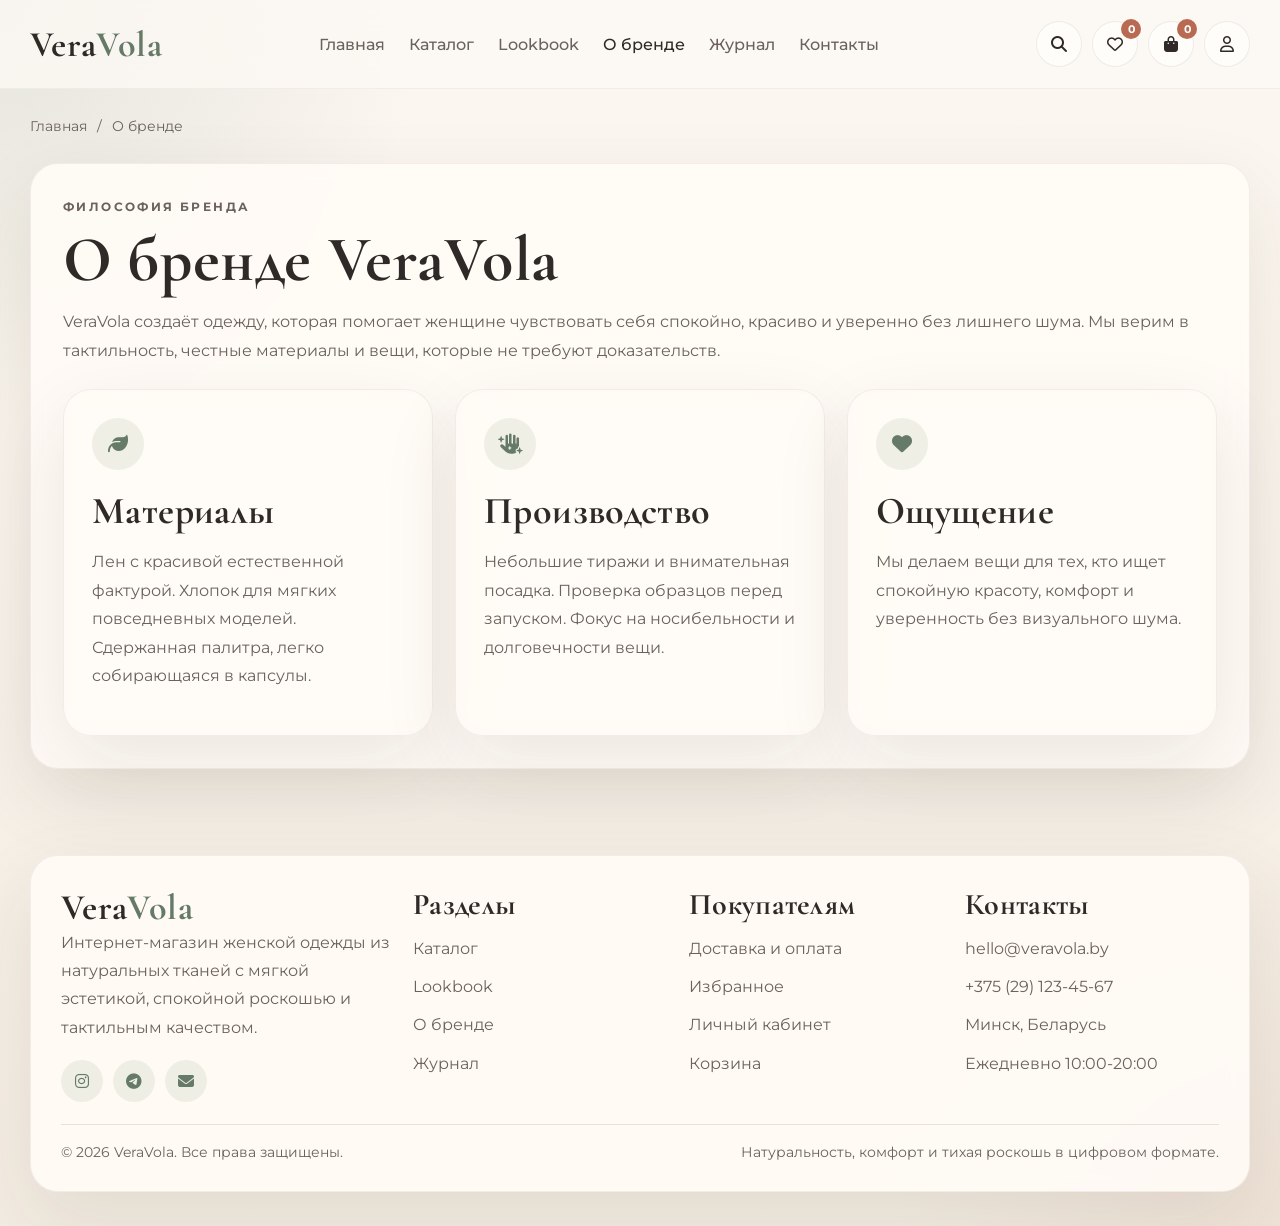
==== commit acc8c44b: "Update about.html" ====
--- a/about.html
+++ b/about.html
@@ -1,6 +1,13 @@
 <!DOCTYPE html>
 <html lang="ru">
 <head>
+    <!-- Google Tag Manager -->
+<script>(function(w,d,s,l,i){w[l]=w[l]||[];w[l].push({'gtm.start':
+new Date().getTime(),event:'gtm.js'});var f=d.getElementsByTagName(s)[0],
+j=d.createElement(s),dl=l!='dataLayer'?'&l='+l:'';j.async=true;j.src=
+'https://www.googletagmanager.com/gtm.js?id='+i+dl;f.parentNode.insertBefore(j,f);
+})(window,document,'script','dataLayer','GTM-WN6B376W');</script>
+<!-- End Google Tag Manager -->
     <meta charset="UTF-8">
     <meta name="viewport" content="width=device-width, initial-scale=1.0">
     <title>О бренде - VeraVola</title>
